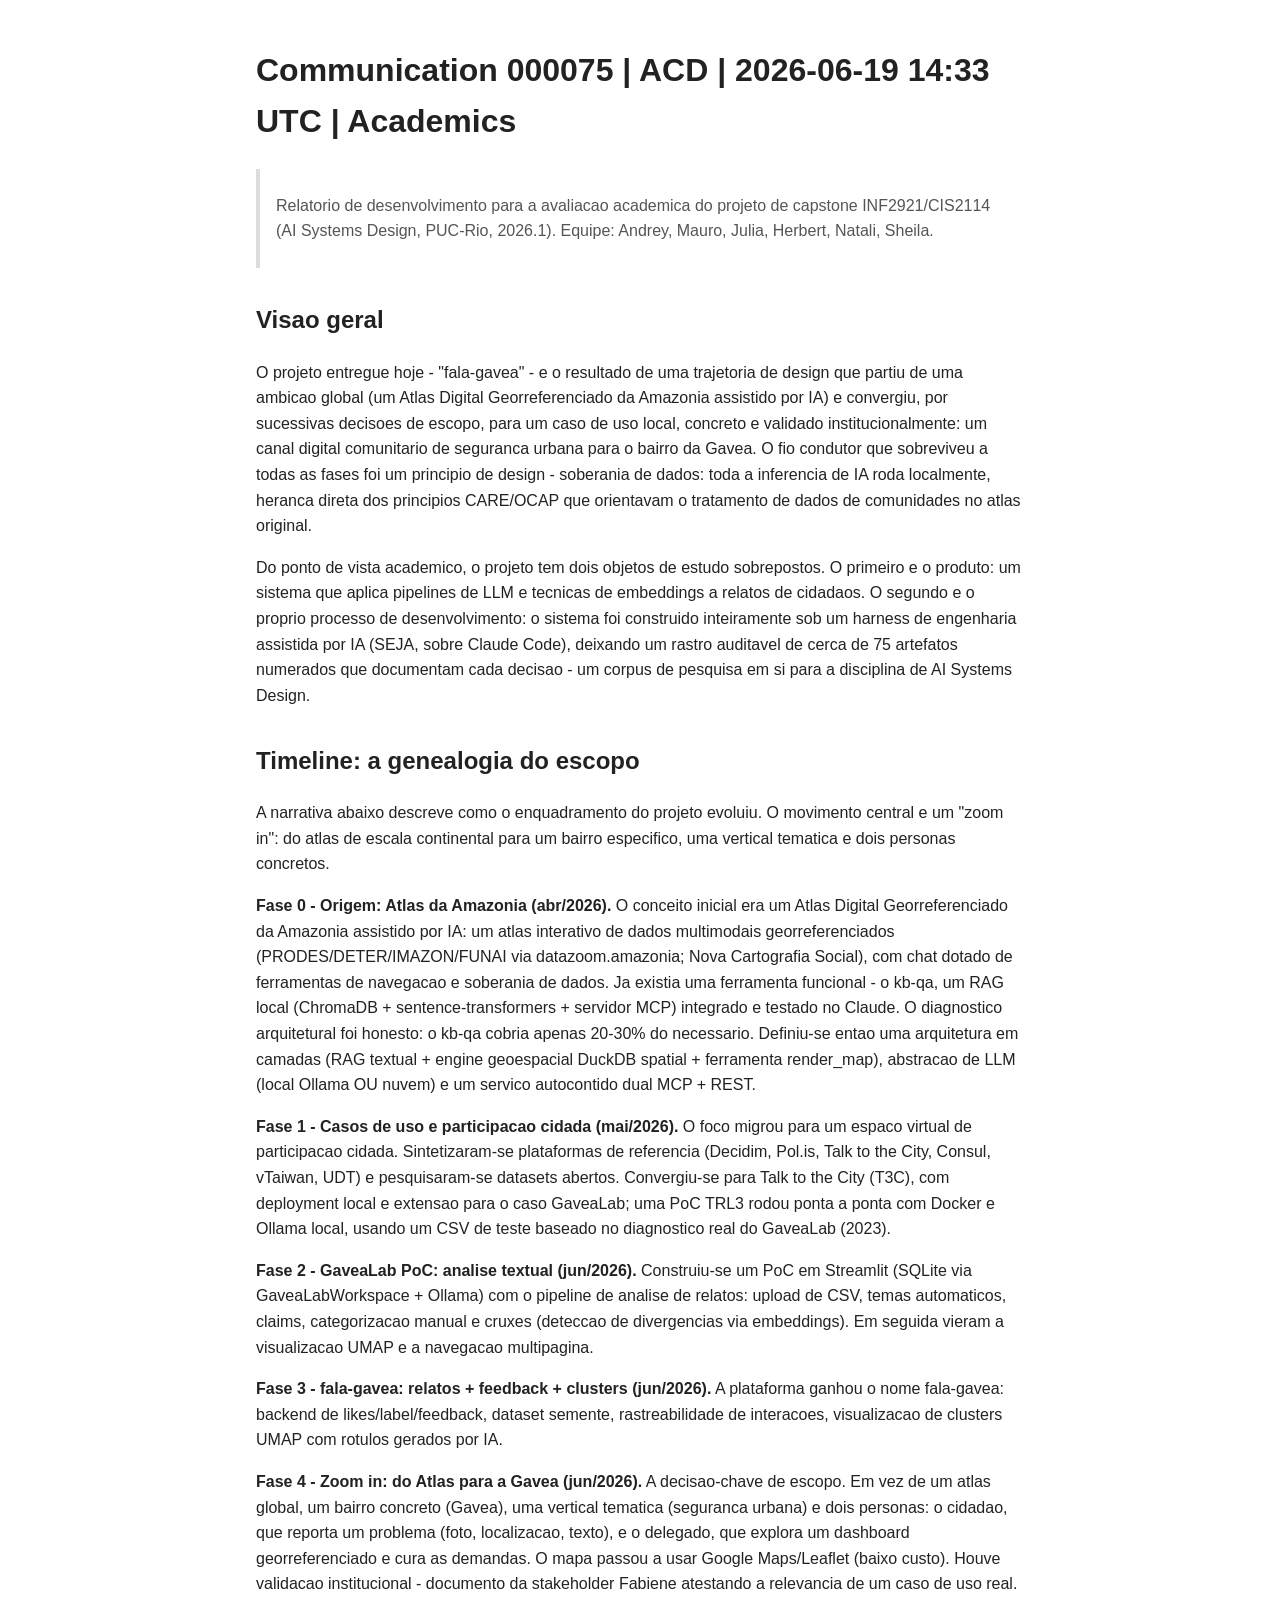
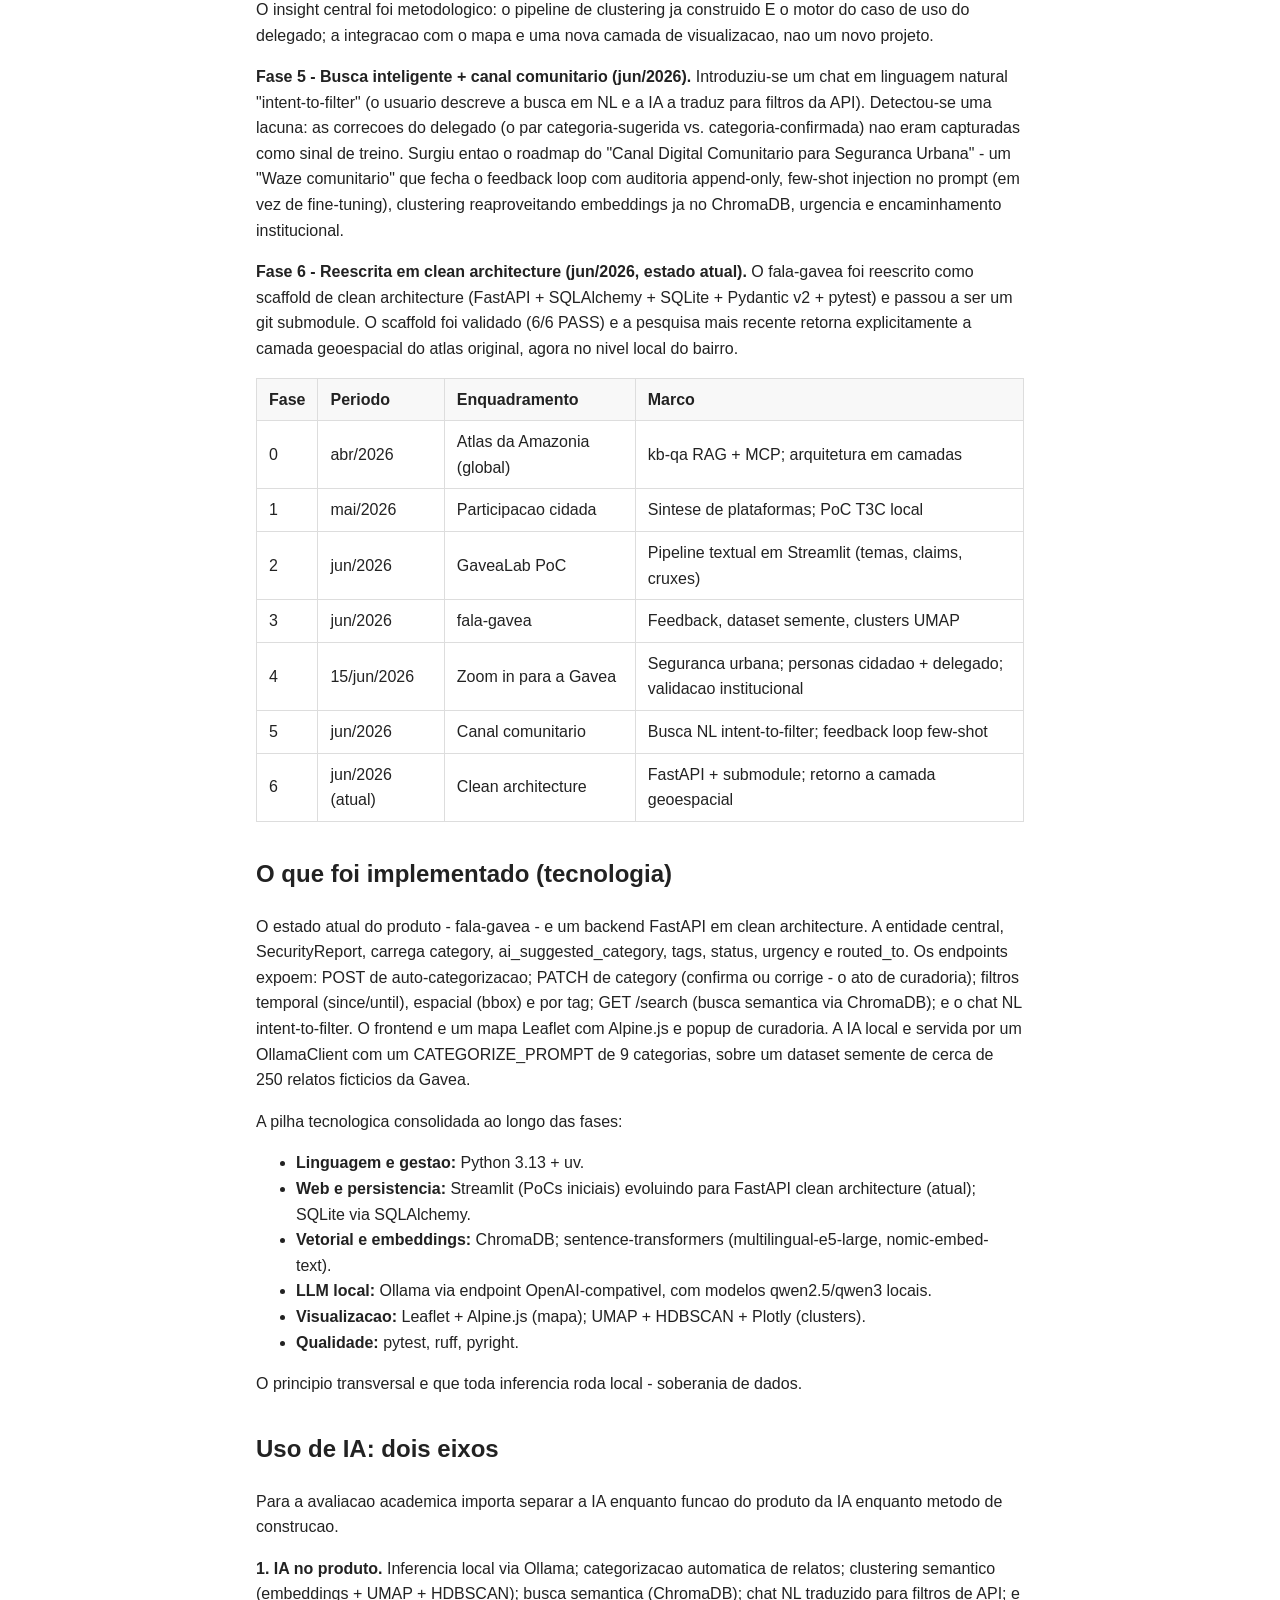
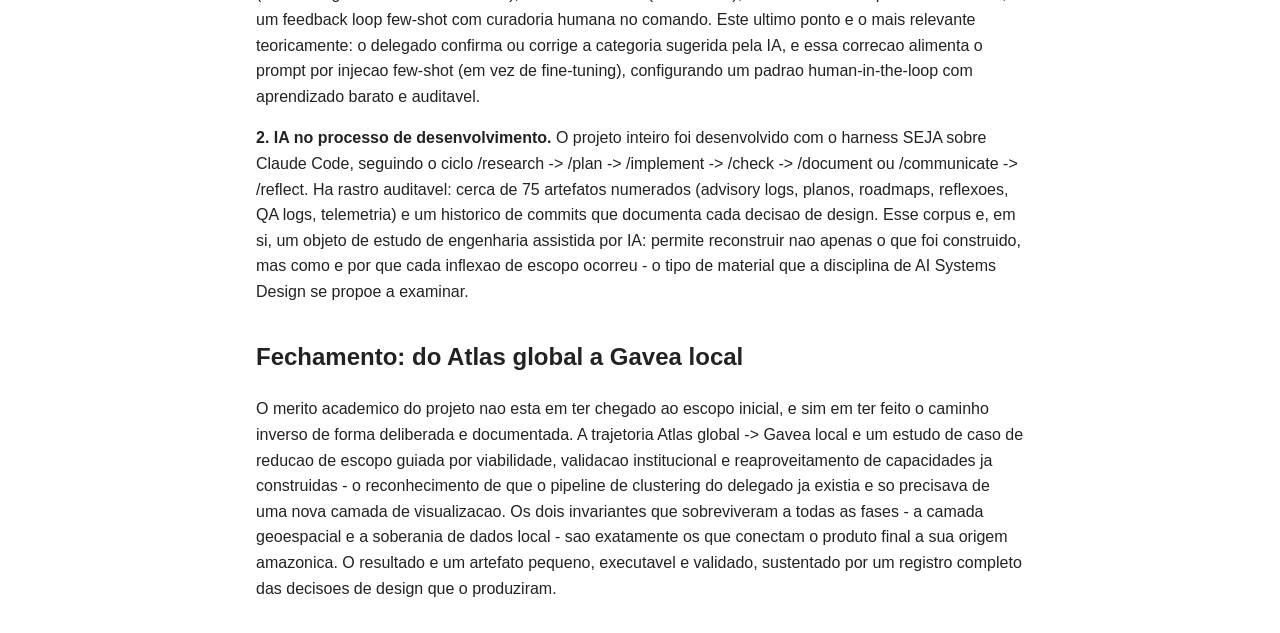
==== _output/communication/2026-06-19/communication-000075-academics.html @ b657de80 "communicate(000075): relatorio de desenvolvimento ACD — timeline Atlas da Amazonia -> Gavea Relatori" ====
<!DOCTYPE html>
<html lang="en-US">
<head>
  <meta charset="utf-8">
  <meta name="viewport" content="width=device-width, initial-scale=1">
  <title>Communication 000075 Academics</title>
  <style>
body {
  max-width: 48em;
  margin: 2em auto;
  padding: 0 1em;
  font-family: -apple-system, BlinkMacSystemFont, "Segoe UI", Roboto,
               Helvetica, Arial, sans-serif;
  line-height: 1.6;
  color: #222;
}
h1, h2, h3 { margin-top: 1.4em; }
code { background: #f4f4f4; padding: 0.15em 0.3em; border-radius: 3px; }
pre  { background: #f4f4f4; padding: 1em; overflow-x: auto; border-radius: 4px; }
pre code { background: none; padding: 0; }
table { border-collapse: collapse; width: 100%; margin: 1em 0; }
th, td { border: 1px solid #ddd; padding: 0.5em 0.75em; text-align: left; }
th { background: #f8f8f8; }
blockquote { border-left: 4px solid #ddd; margin: 1em 0; padding: 0.5em 1em; color: #555; }
a { color: #0366d6; }

  </style>
</head>
<body>

<h1 id="communication-000075-acd-2026-06-19-1433-utc-academics">Communication 000075 | ACD | 2026-06-19 14:33 UTC | Academics</h1>
<blockquote>
<p>Relatorio de desenvolvimento para a avaliacao academica do projeto de capstone INF2921/CIS2114 (AI Systems Design, PUC-Rio, 2026.1). Equipe: Andrey, Mauro, Julia, Herbert, Natali, Sheila.</p>
</blockquote>
<h2 id="visao-geral">Visao geral</h2>
<p>O projeto entregue hoje - "fala-gavea" - e o resultado de uma trajetoria de design que partiu de uma ambicao global (um Atlas Digital Georreferenciado da Amazonia assistido por IA) e convergiu, por sucessivas decisoes de escopo, para um caso de uso local, concreto e validado institucionalmente: um canal digital comunitario de seguranca urbana para o bairro da Gavea. O fio condutor que sobreviveu a todas as fases foi um principio de design - soberania de dados: toda a inferencia de IA roda localmente, heranca direta dos principios CARE/OCAP que orientavam o tratamento de dados de comunidades no atlas original.</p>
<p>Do ponto de vista academico, o projeto tem dois objetos de estudo sobrepostos. O primeiro e o produto: um sistema que aplica pipelines de LLM e tecnicas de embeddings a relatos de cidadaos. O segundo e o proprio processo de desenvolvimento: o sistema foi construido inteiramente sob um harness de engenharia assistida por IA (SEJA, sobre Claude Code), deixando um rastro auditavel de cerca de 75 artefatos numerados que documentam cada decisao - um corpus de pesquisa em si para a disciplina de AI Systems Design.</p>
<h2 id="timeline-a-genealogia-do-escopo">Timeline: a genealogia do escopo</h2>
<p>A narrativa abaixo descreve como o enquadramento do projeto evoluiu. O movimento central e um "zoom in": do atlas de escala continental para um bairro especifico, uma vertical tematica e dois personas concretos.</p>
<p><strong>Fase 0 - Origem: Atlas da Amazonia (abr/2026).</strong> O conceito inicial era um Atlas Digital Georreferenciado da Amazonia assistido por IA: um atlas interativo de dados multimodais georreferenciados (PRODES/DETER/IMAZON/FUNAI via datazoom.amazonia; Nova Cartografia Social), com chat dotado de ferramentas de navegacao e soberania de dados. Ja existia uma ferramenta funcional - o kb-qa, um RAG local (ChromaDB + sentence-transformers + servidor MCP) integrado e testado no Claude. O diagnostico arquitetural foi honesto: o kb-qa cobria apenas 20-30% do necessario. Definiu-se entao uma arquitetura em camadas (RAG textual + engine geoespacial DuckDB spatial + ferramenta render_map), abstracao de LLM (local Ollama OU nuvem) e um servico autocontido dual MCP + REST.</p>
<p><strong>Fase 1 - Casos de uso e participacao cidada (mai/2026).</strong> O foco migrou para um espaco virtual de participacao cidada. Sintetizaram-se plataformas de referencia (Decidim, Pol.is, Talk to the City, Consul, vTaiwan, UDT) e pesquisaram-se datasets abertos. Convergiu-se para Talk to the City (T3C), com deployment local e extensao para o caso GaveaLab; uma PoC TRL3 rodou ponta a ponta com Docker e Ollama local, usando um CSV de teste baseado no diagnostico real do GaveaLab (2023).</p>
<p><strong>Fase 2 - GaveaLab PoC: analise textual (jun/2026).</strong> Construiu-se um PoC em Streamlit (SQLite via GaveaLabWorkspace + Ollama) com o pipeline de analise de relatos: upload de CSV, temas automaticos, claims, categorizacao manual e cruxes (deteccao de divergencias via embeddings). Em seguida vieram a visualizacao UMAP e a navegacao multipagina.</p>
<p><strong>Fase 3 - fala-gavea: relatos + feedback + clusters (jun/2026).</strong> A plataforma ganhou o nome fala-gavea: backend de likes/label/feedback, dataset semente, rastreabilidade de interacoes, visualizacao de clusters UMAP com rotulos gerados por IA.</p>
<p><strong>Fase 4 - Zoom in: do Atlas para a Gavea (jun/2026).</strong> A decisao-chave de escopo. Em vez de um atlas global, um bairro concreto (Gavea), uma vertical tematica (seguranca urbana) e dois personas: o cidadao, que reporta um problema (foto, localizacao, texto), e o delegado, que explora um dashboard georreferenciado e cura as demandas. O mapa passou a usar Google Maps/Leaflet (baixo custo). Houve validacao institucional - documento da stakeholder Fabiene atestando a relevancia de um caso de uso real. O insight central foi metodologico: o pipeline de clustering ja construido E o motor do caso de uso do delegado; a integracao com o mapa e uma nova camada de visualizacao, nao um novo projeto.</p>
<p><strong>Fase 5 - Busca inteligente + canal comunitario (jun/2026).</strong> Introduziu-se um chat em linguagem natural "intent-to-filter" (o usuario descreve a busca em NL e a IA a traduz para filtros da API). Detectou-se uma lacuna: as correcoes do delegado (o par categoria-sugerida vs. categoria-confirmada) nao eram capturadas como sinal de treino. Surgiu entao o roadmap do "Canal Digital Comunitario para Seguranca Urbana" - um "Waze comunitario" que fecha o feedback loop com auditoria append-only, few-shot injection no prompt (em vez de fine-tuning), clustering reaproveitando embeddings ja no ChromaDB, urgencia e encaminhamento institucional.</p>
<p><strong>Fase 6 - Reescrita em clean architecture (jun/2026, estado atual).</strong> O fala-gavea foi reescrito como scaffold de clean architecture (FastAPI + SQLAlchemy + SQLite + Pydantic v2 + pytest) e passou a ser um git submodule. O scaffold foi validado (6/6 PASS) e a pesquisa mais recente retorna explicitamente a camada geoespacial do atlas original, agora no nivel local do bairro.</p>
<table>
<thead>
<tr>
<th>Fase</th>
<th>Periodo</th>
<th>Enquadramento</th>
<th>Marco</th>
</tr>
</thead>
<tbody>
<tr>
<td>0</td>
<td>abr/2026</td>
<td>Atlas da Amazonia (global)</td>
<td>kb-qa RAG + MCP; arquitetura em camadas</td>
</tr>
<tr>
<td>1</td>
<td>mai/2026</td>
<td>Participacao cidada</td>
<td>Sintese de plataformas; PoC T3C local</td>
</tr>
<tr>
<td>2</td>
<td>jun/2026</td>
<td>GaveaLab PoC</td>
<td>Pipeline textual em Streamlit (temas, claims, cruxes)</td>
</tr>
<tr>
<td>3</td>
<td>jun/2026</td>
<td>fala-gavea</td>
<td>Feedback, dataset semente, clusters UMAP</td>
</tr>
<tr>
<td>4</td>
<td>15/jun/2026</td>
<td>Zoom in para a Gavea</td>
<td>Seguranca urbana; personas cidadao + delegado; validacao institucional</td>
</tr>
<tr>
<td>5</td>
<td>jun/2026</td>
<td>Canal comunitario</td>
<td>Busca NL intent-to-filter; feedback loop few-shot</td>
</tr>
<tr>
<td>6</td>
<td>jun/2026 (atual)</td>
<td>Clean architecture</td>
<td>FastAPI + submodule; retorno a camada geoespacial</td>
</tr>
</tbody>
</table>
<h2 id="o-que-foi-implementado-tecnologia">O que foi implementado (tecnologia)</h2>
<p>O estado atual do produto - fala-gavea - e um backend FastAPI em clean architecture. A entidade central, SecurityReport, carrega category, ai_suggested_category, tags, status, urgency e routed_to. Os endpoints expoem: POST de auto-categorizacao; PATCH de category (confirma ou corrige - o ato de curadoria); filtros temporal (since/until), espacial (bbox) e por tag; GET /search (busca semantica via ChromaDB); e o chat NL intent-to-filter. O frontend e um mapa Leaflet com Alpine.js e popup de curadoria. A IA local e servida por um OllamaClient com um CATEGORIZE_PROMPT de 9 categorias, sobre um dataset semente de cerca de 250 relatos ficticios da Gavea.</p>
<p>A pilha tecnologica consolidada ao longo das fases:</p>
<ul>
<li><strong>Linguagem e gestao:</strong> Python 3.13 + uv.</li>
<li><strong>Web e persistencia:</strong> Streamlit (PoCs iniciais) evoluindo para FastAPI clean architecture (atual); SQLite via SQLAlchemy.</li>
<li><strong>Vetorial e embeddings:</strong> ChromaDB; sentence-transformers (multilingual-e5-large, nomic-embed-text).</li>
<li><strong>LLM local:</strong> Ollama via endpoint OpenAI-compativel, com modelos qwen2.5/qwen3 locais.</li>
<li><strong>Visualizacao:</strong> Leaflet + Alpine.js (mapa); UMAP + HDBSCAN + Plotly (clusters).</li>
<li><strong>Qualidade:</strong> pytest, ruff, pyright.</li>
</ul>
<p>O principio transversal e que toda inferencia roda local - soberania de dados.</p>
<h2 id="uso-de-ia-dois-eixos">Uso de IA: dois eixos</h2>
<p>Para a avaliacao academica importa separar a IA enquanto funcao do produto da IA enquanto metodo de construcao.</p>
<p><strong>1. IA no produto.</strong> Inferencia local via Ollama; categorizacao automatica de relatos; clustering semantico (embeddings + UMAP + HDBSCAN); busca semantica (ChromaDB); chat NL traduzido para filtros de API; e um feedback loop few-shot com curadoria humana no comando. Este ultimo ponto e o mais relevante teoricamente: o delegado confirma ou corrige a categoria sugerida pela IA, e essa correcao alimenta o prompt por injecao few-shot (em vez de fine-tuning), configurando um padrao human-in-the-loop com aprendizado barato e auditavel.</p>
<p><strong>2. IA no processo de desenvolvimento.</strong> O projeto inteiro foi desenvolvido com o harness SEJA sobre Claude Code, seguindo o ciclo /research -&gt; /plan -&gt; /implement -&gt; /check -&gt; /document ou /communicate -&gt; /reflect. Ha rastro auditavel: cerca de 75 artefatos numerados (advisory logs, planos, roadmaps, reflexoes, QA logs, telemetria) e um historico de commits que documenta cada decisao de design. Esse corpus e, em si, um objeto de estudo de engenharia assistida por IA: permite reconstruir nao apenas o que foi construido, mas como e por que cada inflexao de escopo ocorreu - o tipo de material que a disciplina de AI Systems Design se propoe a examinar.</p>
<h2 id="fechamento-do-atlas-global-a-gavea-local">Fechamento: do Atlas global a Gavea local</h2>
<p>O merito academico do projeto nao esta em ter chegado ao escopo inicial, e sim em ter feito o caminho inverso de forma deliberada e documentada. A trajetoria Atlas global -&gt; Gavea local e um estudo de caso de reducao de escopo guiada por viabilidade, validacao institucional e reaproveitamento de capacidades ja construidas - o reconhecimento de que o pipeline de clustering do delegado ja existia e so precisava de uma nova camada de visualizacao. Os dois invariantes que sobreviveram a todas as fases - a camada geoespacial e a soberania de dados local - sao exatamente os que conectam o produto final a sua origem amazonica. O resultado e um artefato pequeno, executavel e validado, sustentado por um registro completo das decisoes de design que o produziram.</p>

</body>
</html>
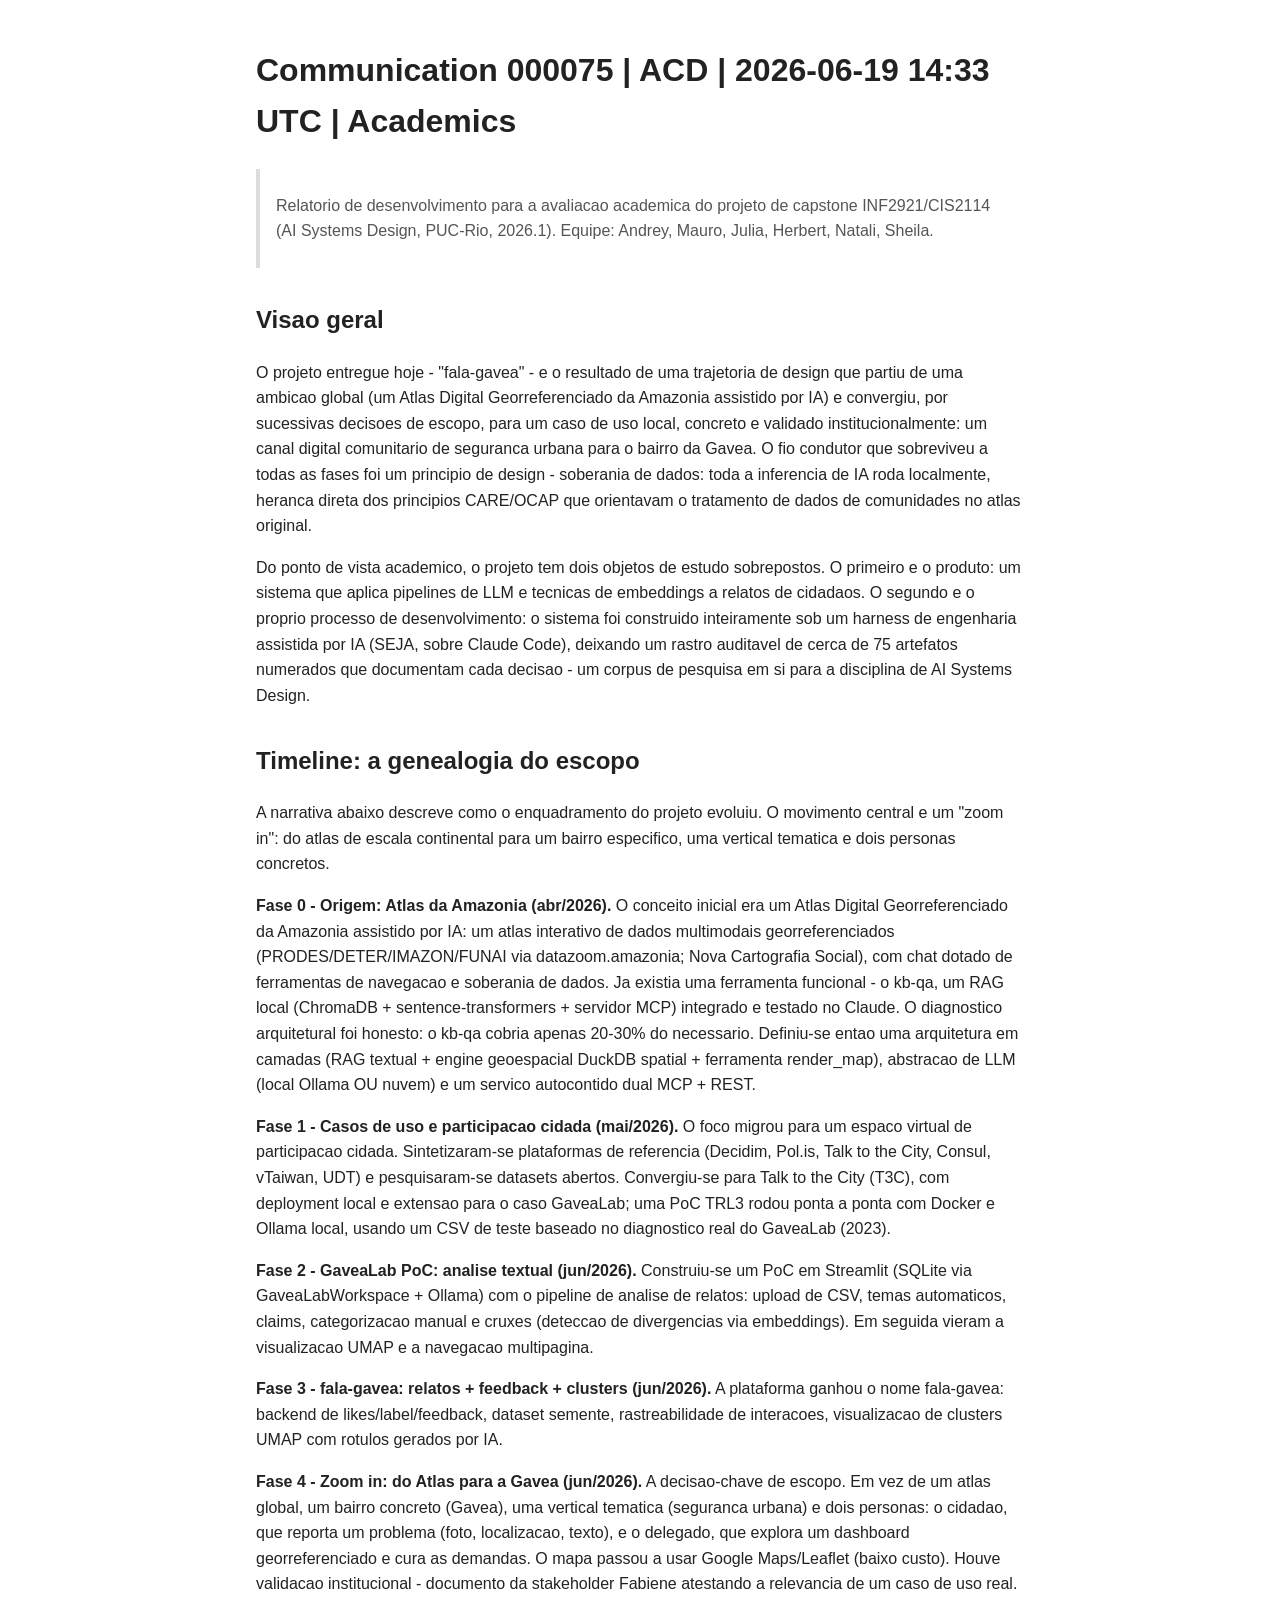
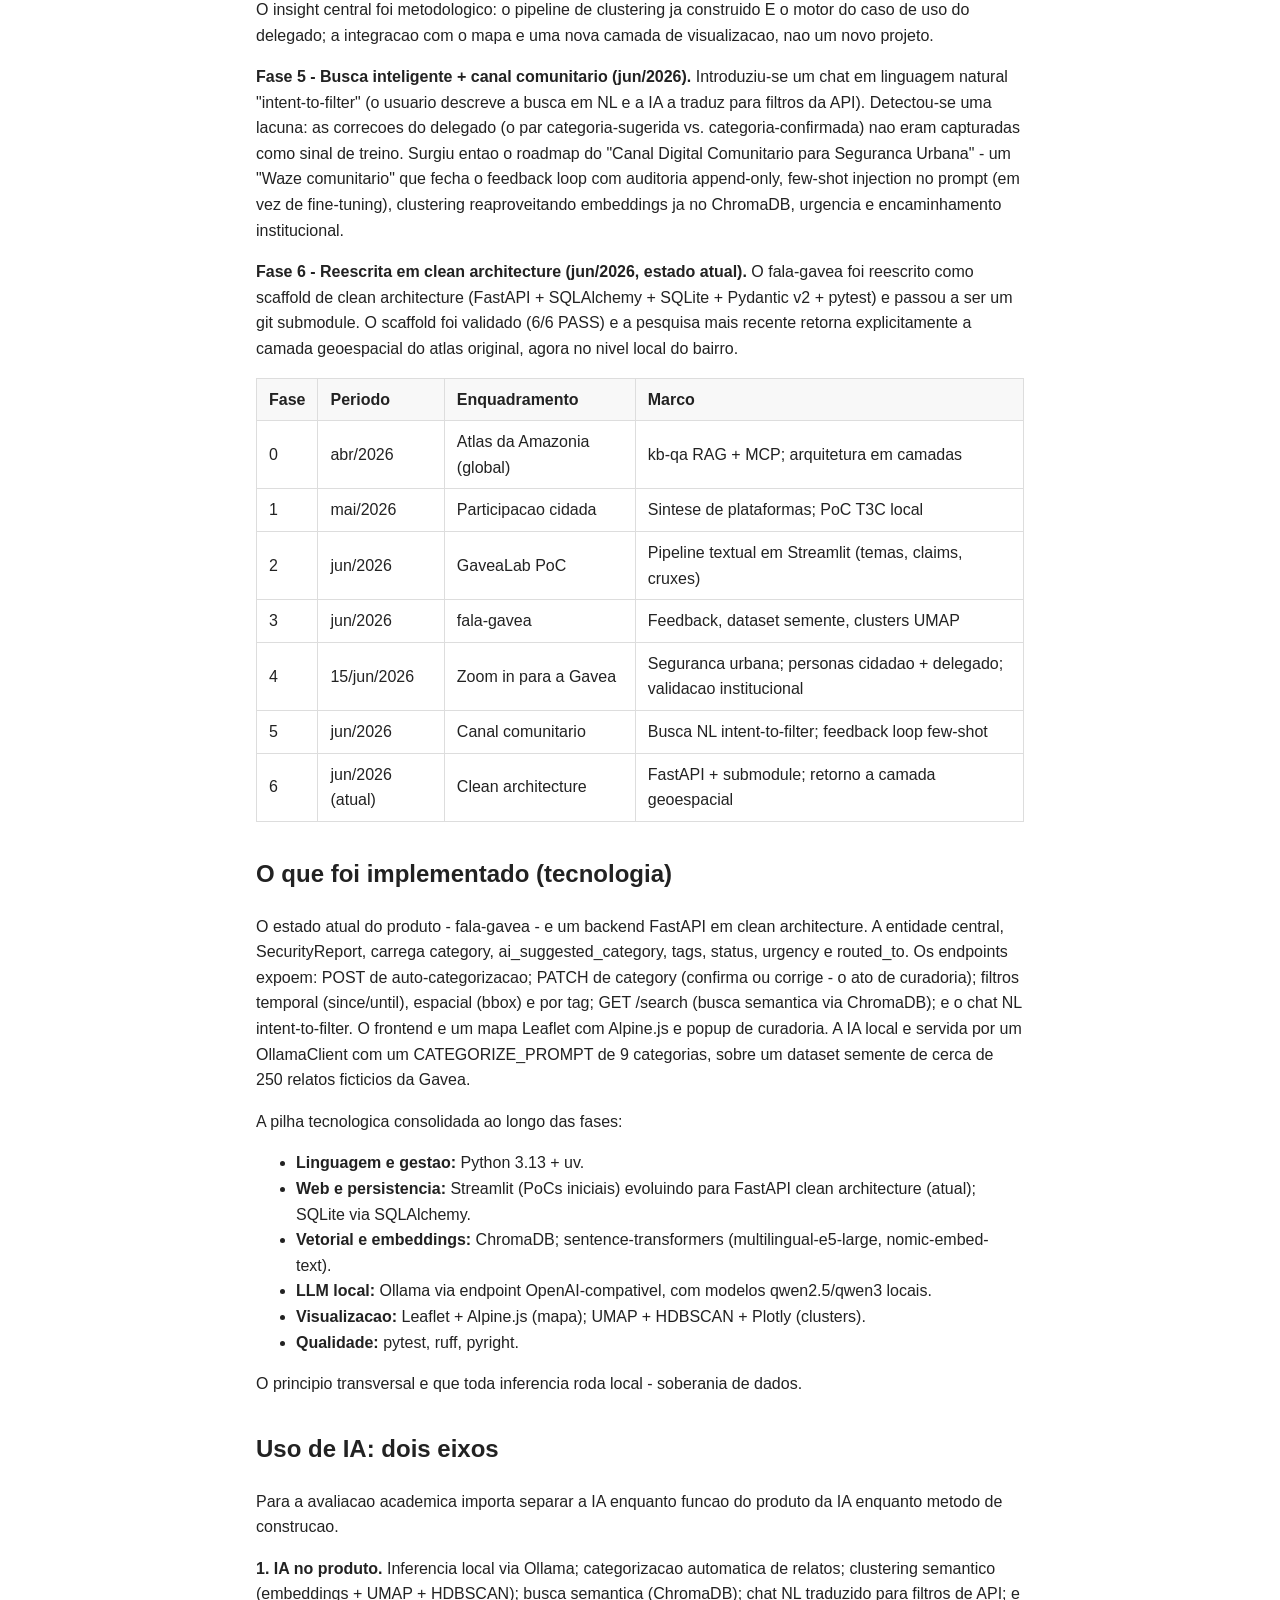
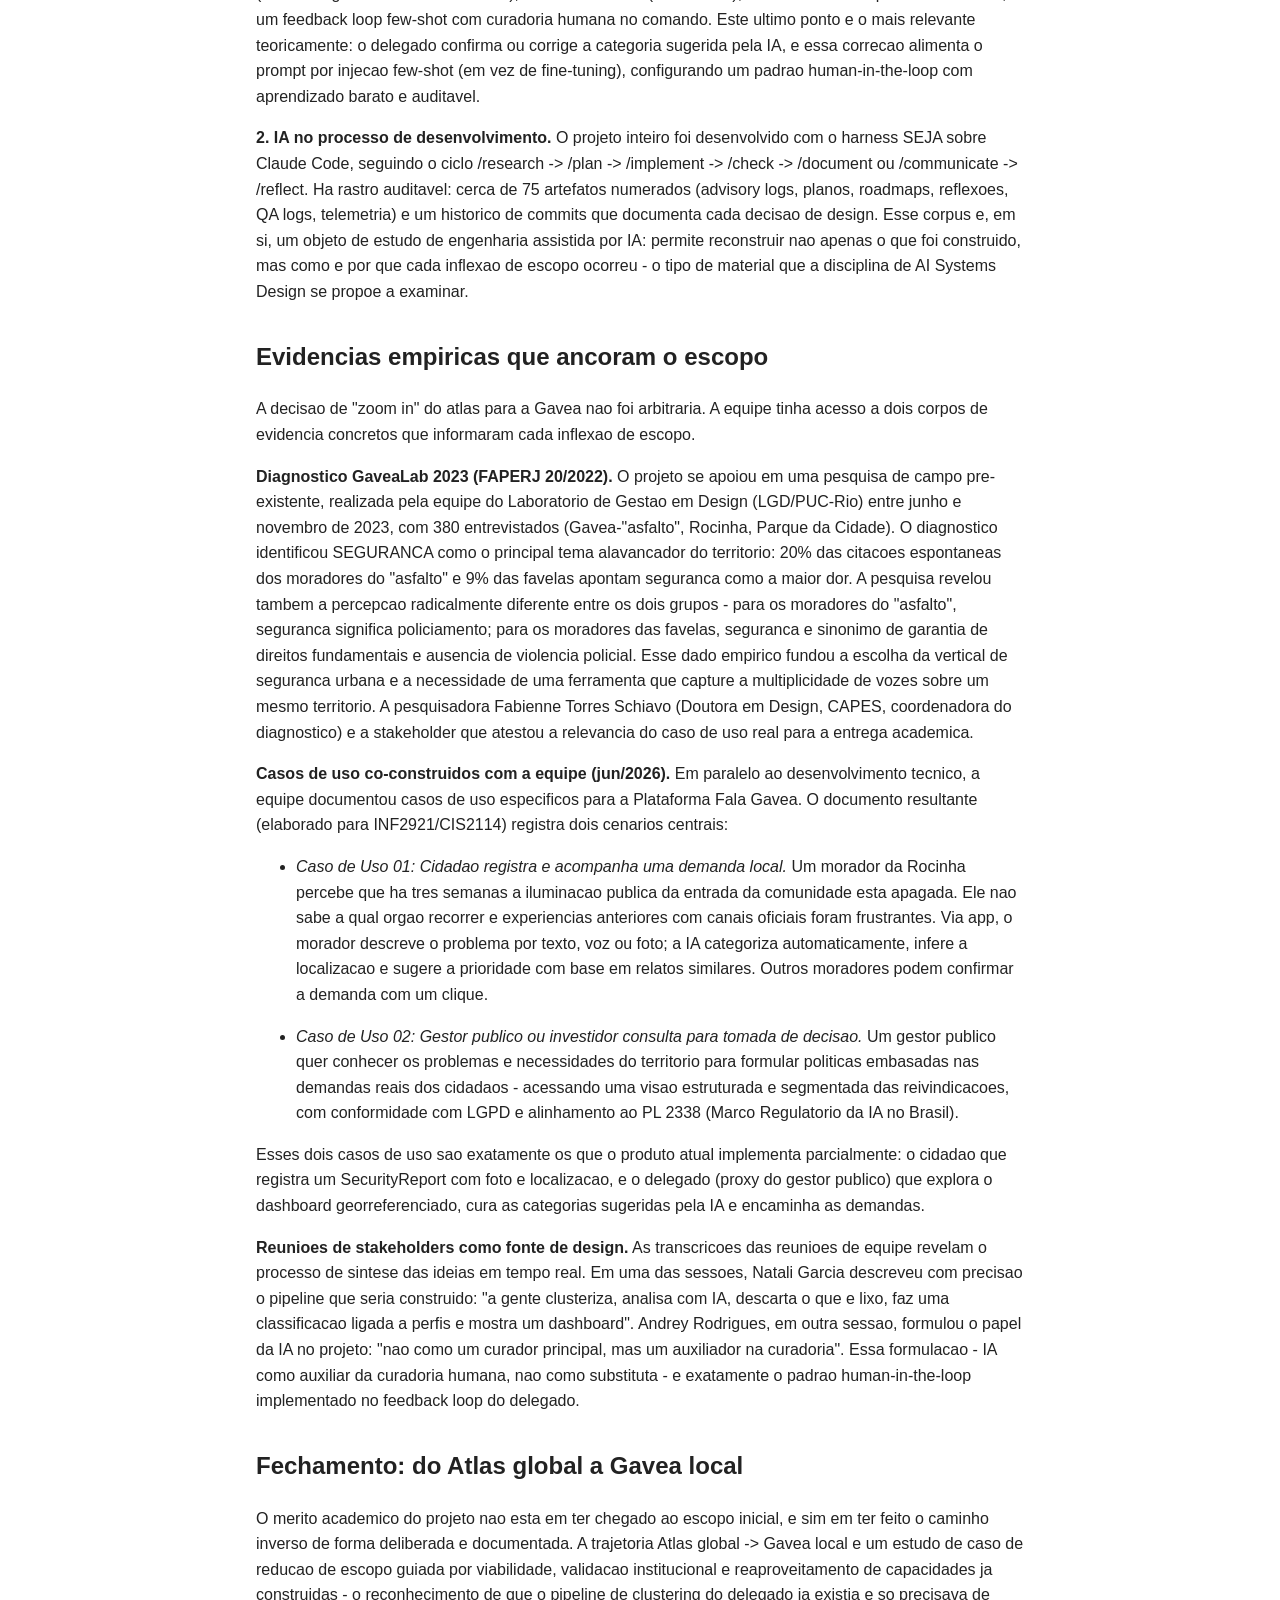
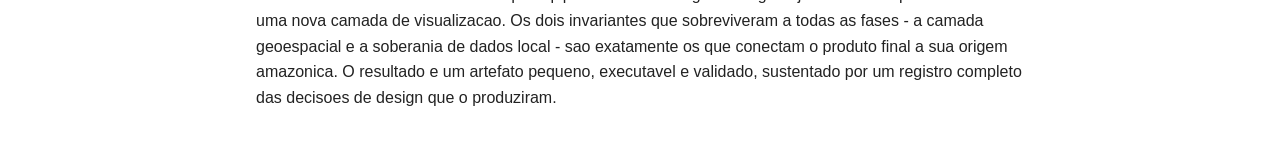
==== commit 4b244fcf: "communicate(000075): complement relatorio with kb-qa evidence — diagnostico FAPERJ 2023, casos de us" ====
--- a/_output/communication/2026-06-19/communication-000075-academics.html
+++ b/_output/communication/2026-06-19/communication-000075-academics.html
@@ -114,6 +114,20 @@
 <p>Para a avaliacao academica importa separar a IA enquanto funcao do produto da IA enquanto metodo de construcao.</p>
 <p><strong>1. IA no produto.</strong> Inferencia local via Ollama; categorizacao automatica de relatos; clustering semantico (embeddings + UMAP + HDBSCAN); busca semantica (ChromaDB); chat NL traduzido para filtros de API; e um feedback loop few-shot com curadoria humana no comando. Este ultimo ponto e o mais relevante teoricamente: o delegado confirma ou corrige a categoria sugerida pela IA, e essa correcao alimenta o prompt por injecao few-shot (em vez de fine-tuning), configurando um padrao human-in-the-loop com aprendizado barato e auditavel.</p>
 <p><strong>2. IA no processo de desenvolvimento.</strong> O projeto inteiro foi desenvolvido com o harness SEJA sobre Claude Code, seguindo o ciclo /research -&gt; /plan -&gt; /implement -&gt; /check -&gt; /document ou /communicate -&gt; /reflect. Ha rastro auditavel: cerca de 75 artefatos numerados (advisory logs, planos, roadmaps, reflexoes, QA logs, telemetria) e um historico de commits que documenta cada decisao de design. Esse corpus e, em si, um objeto de estudo de engenharia assistida por IA: permite reconstruir nao apenas o que foi construido, mas como e por que cada inflexao de escopo ocorreu - o tipo de material que a disciplina de AI Systems Design se propoe a examinar.</p>
+<h2 id="evidencias-empiricas-que-ancoram-o-escopo">Evidencias empiricas que ancoram o escopo</h2>
+<p>A decisao de "zoom in" do atlas para a Gavea nao foi arbitraria. A equipe tinha acesso a dois corpos de evidencia concretos que informaram cada inflexao de escopo.</p>
+<p><strong>Diagnostico GaveaLab 2023 (FAPERJ 20/2022).</strong> O projeto se apoiou em uma pesquisa de campo pre-existente, realizada pela equipe do Laboratorio de Gestao em Design (LGD/PUC-Rio) entre junho e novembro de 2023, com 380 entrevistados (Gavea-"asfalto", Rocinha, Parque da Cidade). O diagnostico identificou SEGURANCA como o principal tema alavancador do territorio: 20% das citacoes espontaneas dos moradores do "asfalto" e 9% das favelas apontam seguranca como a maior dor. A pesquisa revelou tambem a percepcao radicalmente diferente entre os dois grupos - para os moradores do "asfalto", seguranca significa policiamento; para os moradores das favelas, seguranca e sinonimo de garantia de direitos fundamentais e ausencia de violencia policial. Esse dado empirico fundou a escolha da vertical de seguranca urbana e a necessidade de uma ferramenta que capture a multiplicidade de vozes sobre um mesmo territorio. A pesquisadora Fabienne Torres Schiavo (Doutora em Design, CAPES, coordenadora do diagnostico) e a stakeholder que atestou a relevancia do caso de uso real para a entrega academica.</p>
+<p><strong>Casos de uso co-construidos com a equipe (jun/2026).</strong> Em paralelo ao desenvolvimento tecnico, a equipe documentou casos de uso especificos para a Plataforma Fala Gavea. O documento resultante (elaborado para INF2921/CIS2114) registra dois cenarios centrais:</p>
+<ul>
+<li>
+<p><em>Caso de Uso 01: Cidadao registra e acompanha uma demanda local.</em> Um morador da Rocinha percebe que ha tres semanas a iluminacao publica da entrada da comunidade esta apagada. Ele nao sabe a qual orgao recorrer e experiencias anteriores com canais oficiais foram frustrantes. Via app, o morador descreve o problema por texto, voz ou foto; a IA categoriza automaticamente, infere a localizacao e sugere a prioridade com base em relatos similares. Outros moradores podem confirmar a demanda com um clique.</p>
+</li>
+<li>
+<p><em>Caso de Uso 02: Gestor publico ou investidor consulta para tomada de decisao.</em> Um gestor publico quer conhecer os problemas e necessidades do territorio para formular politicas embasadas nas demandas reais dos cidadaos - acessando uma visao estruturada e segmentada das reivindicacoes, com conformidade com LGPD e alinhamento ao PL 2338 (Marco Regulatorio da IA no Brasil).</p>
+</li>
+</ul>
+<p>Esses dois casos de uso sao exatamente os que o produto atual implementa parcialmente: o cidadao que registra um SecurityReport com foto e localizacao, e o delegado (proxy do gestor publico) que explora o dashboard georreferenciado, cura as categorias sugeridas pela IA e encaminha as demandas.</p>
+<p><strong>Reunioes de stakeholders como fonte de design.</strong> As transcricoes das reunioes de equipe revelam o processo de sintese das ideias em tempo real. Em uma das sessoes, Natali Garcia descreveu com precisao o pipeline que seria construido: "a gente clusteriza, analisa com IA, descarta o que e lixo, faz uma classificacao ligada a perfis e mostra um dashboard". Andrey Rodrigues, em outra sessao, formulou o papel da IA no projeto: "nao como um curador principal, mas um auxiliador na curadoria". Essa formulacao - IA como auxiliar da curadoria humana, nao como substituta - e exatamente o padrao human-in-the-loop implementado no feedback loop do delegado.</p>
 <h2 id="fechamento-do-atlas-global-a-gavea-local">Fechamento: do Atlas global a Gavea local</h2>
 <p>O merito academico do projeto nao esta em ter chegado ao escopo inicial, e sim em ter feito o caminho inverso de forma deliberada e documentada. A trajetoria Atlas global -&gt; Gavea local e um estudo de caso de reducao de escopo guiada por viabilidade, validacao institucional e reaproveitamento de capacidades ja construidas - o reconhecimento de que o pipeline de clustering do delegado ja existia e so precisava de uma nova camada de visualizacao. Os dois invariantes que sobreviveram a todas as fases - a camada geoespacial e a soberania de dados local - sao exatamente os que conectam o produto final a sua origem amazonica. O resultado e um artefato pequeno, executavel e validado, sustentado por um registro completo das decisoes de design que o produziram.</p>
 
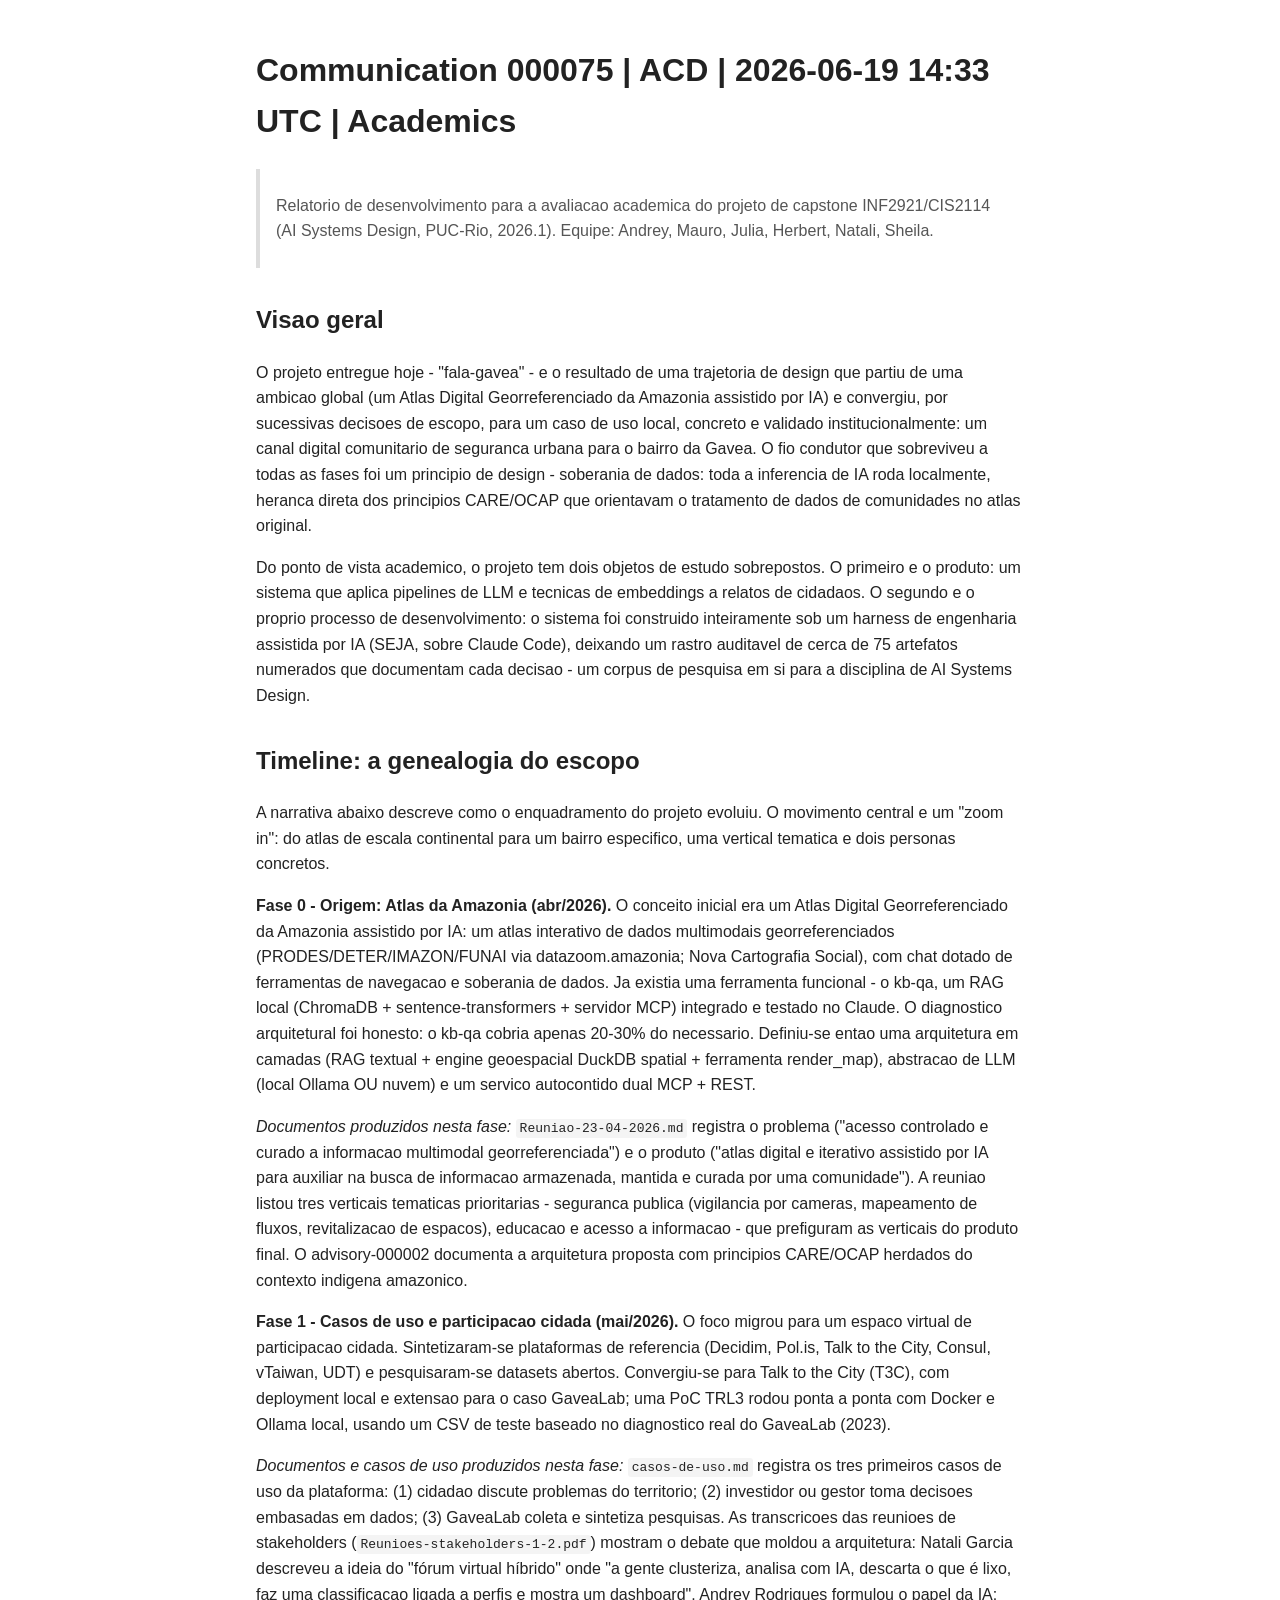
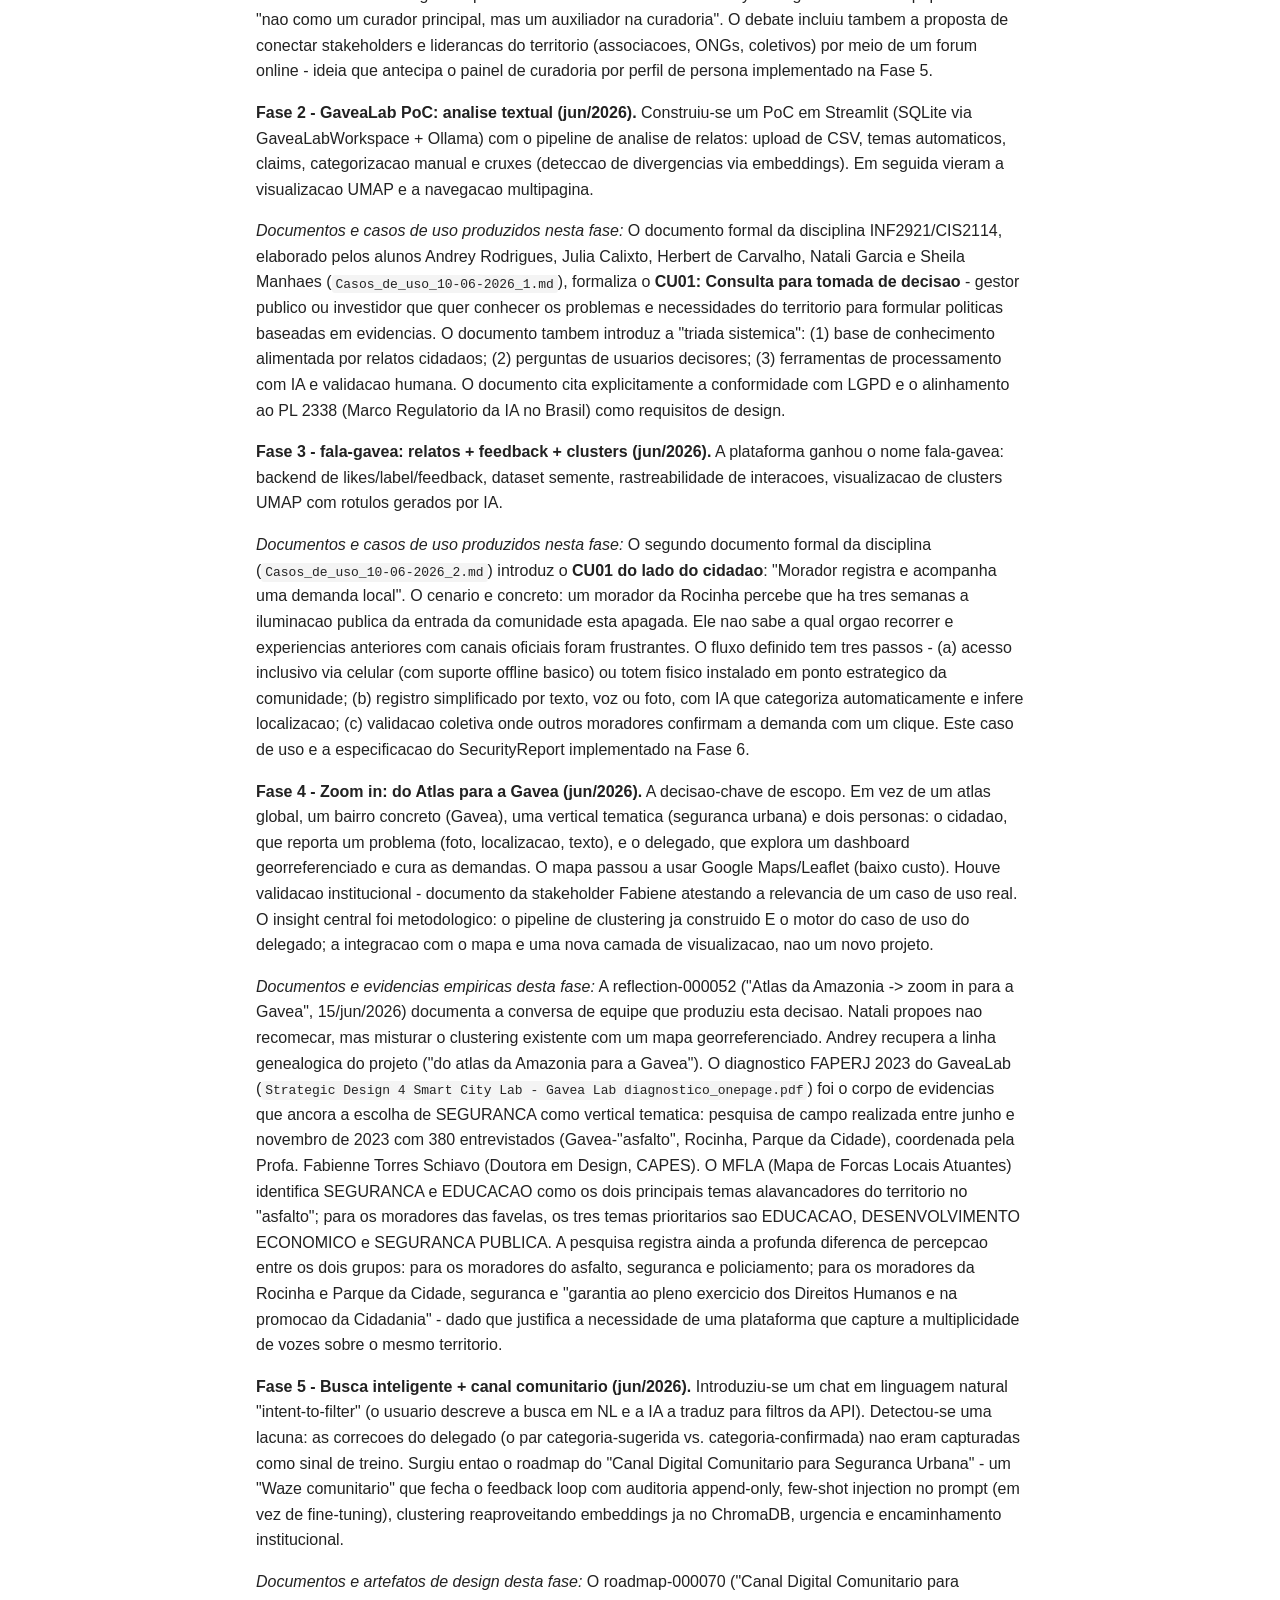
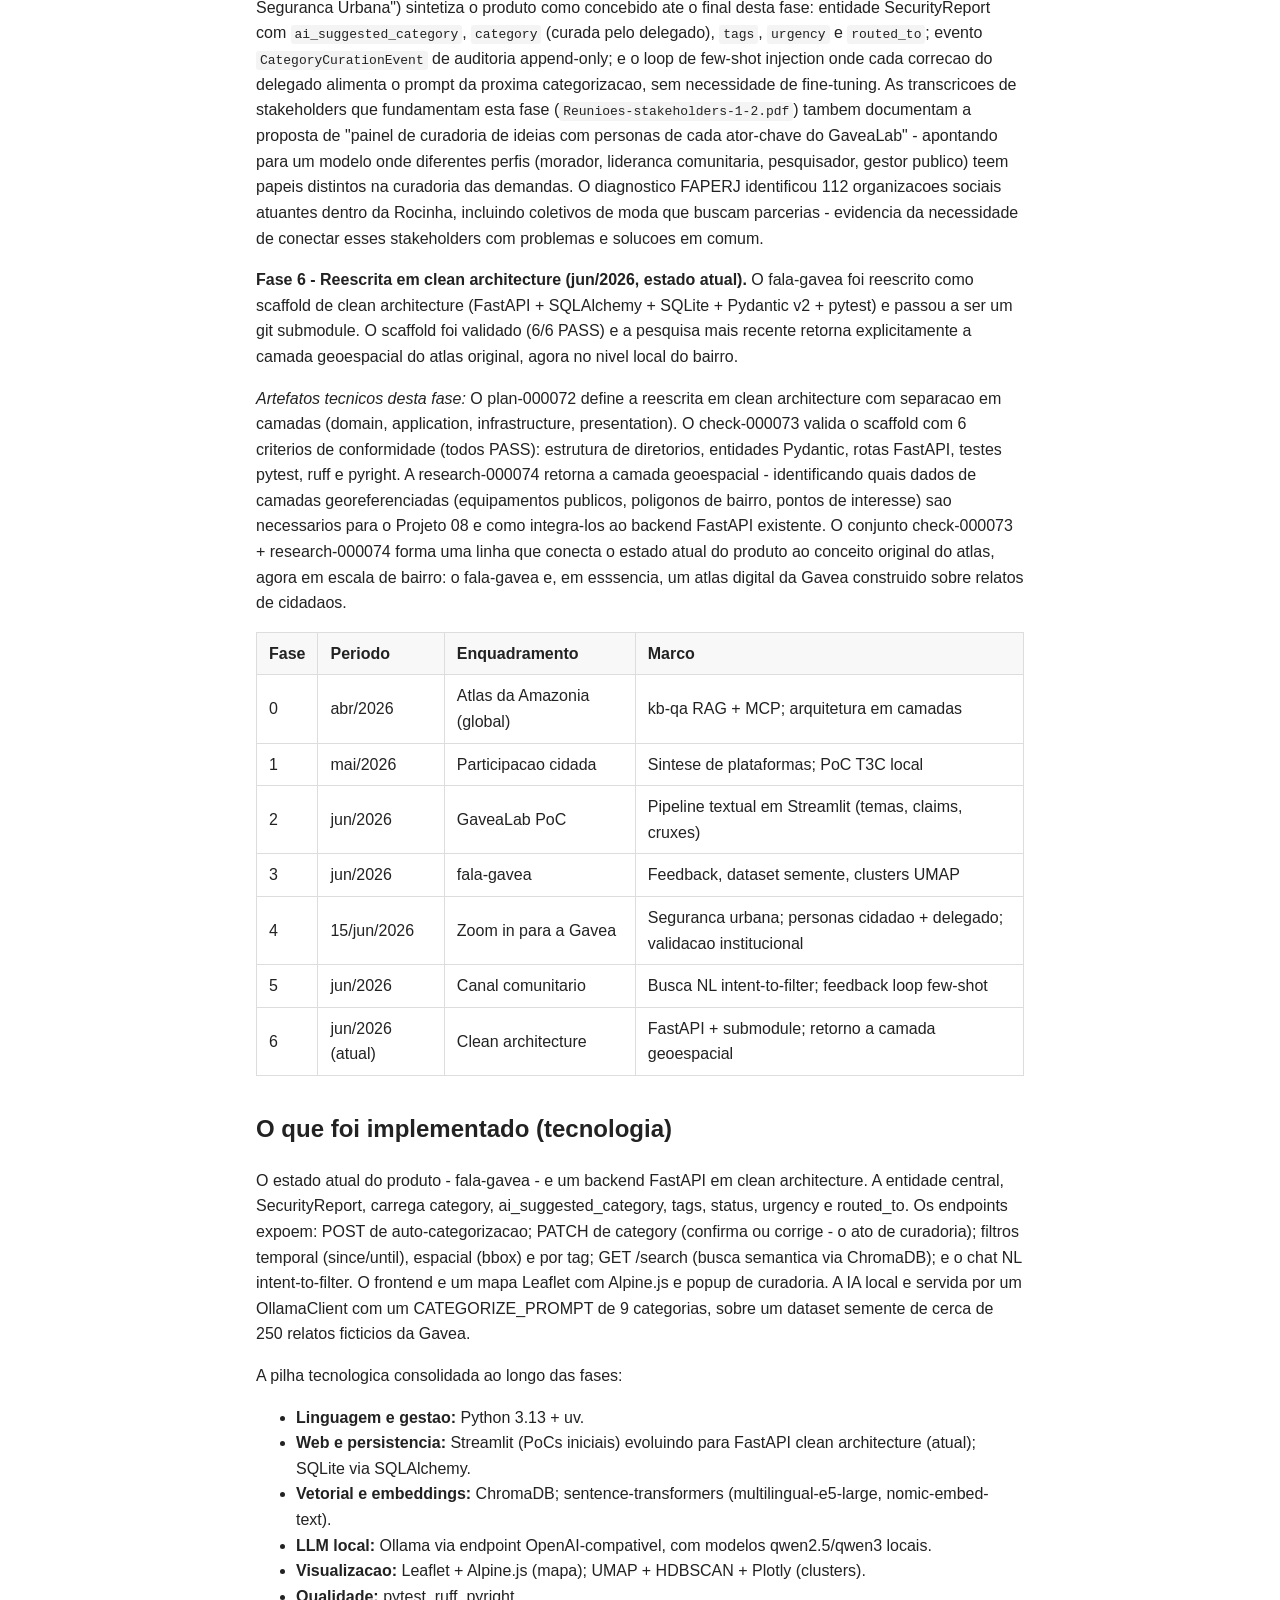
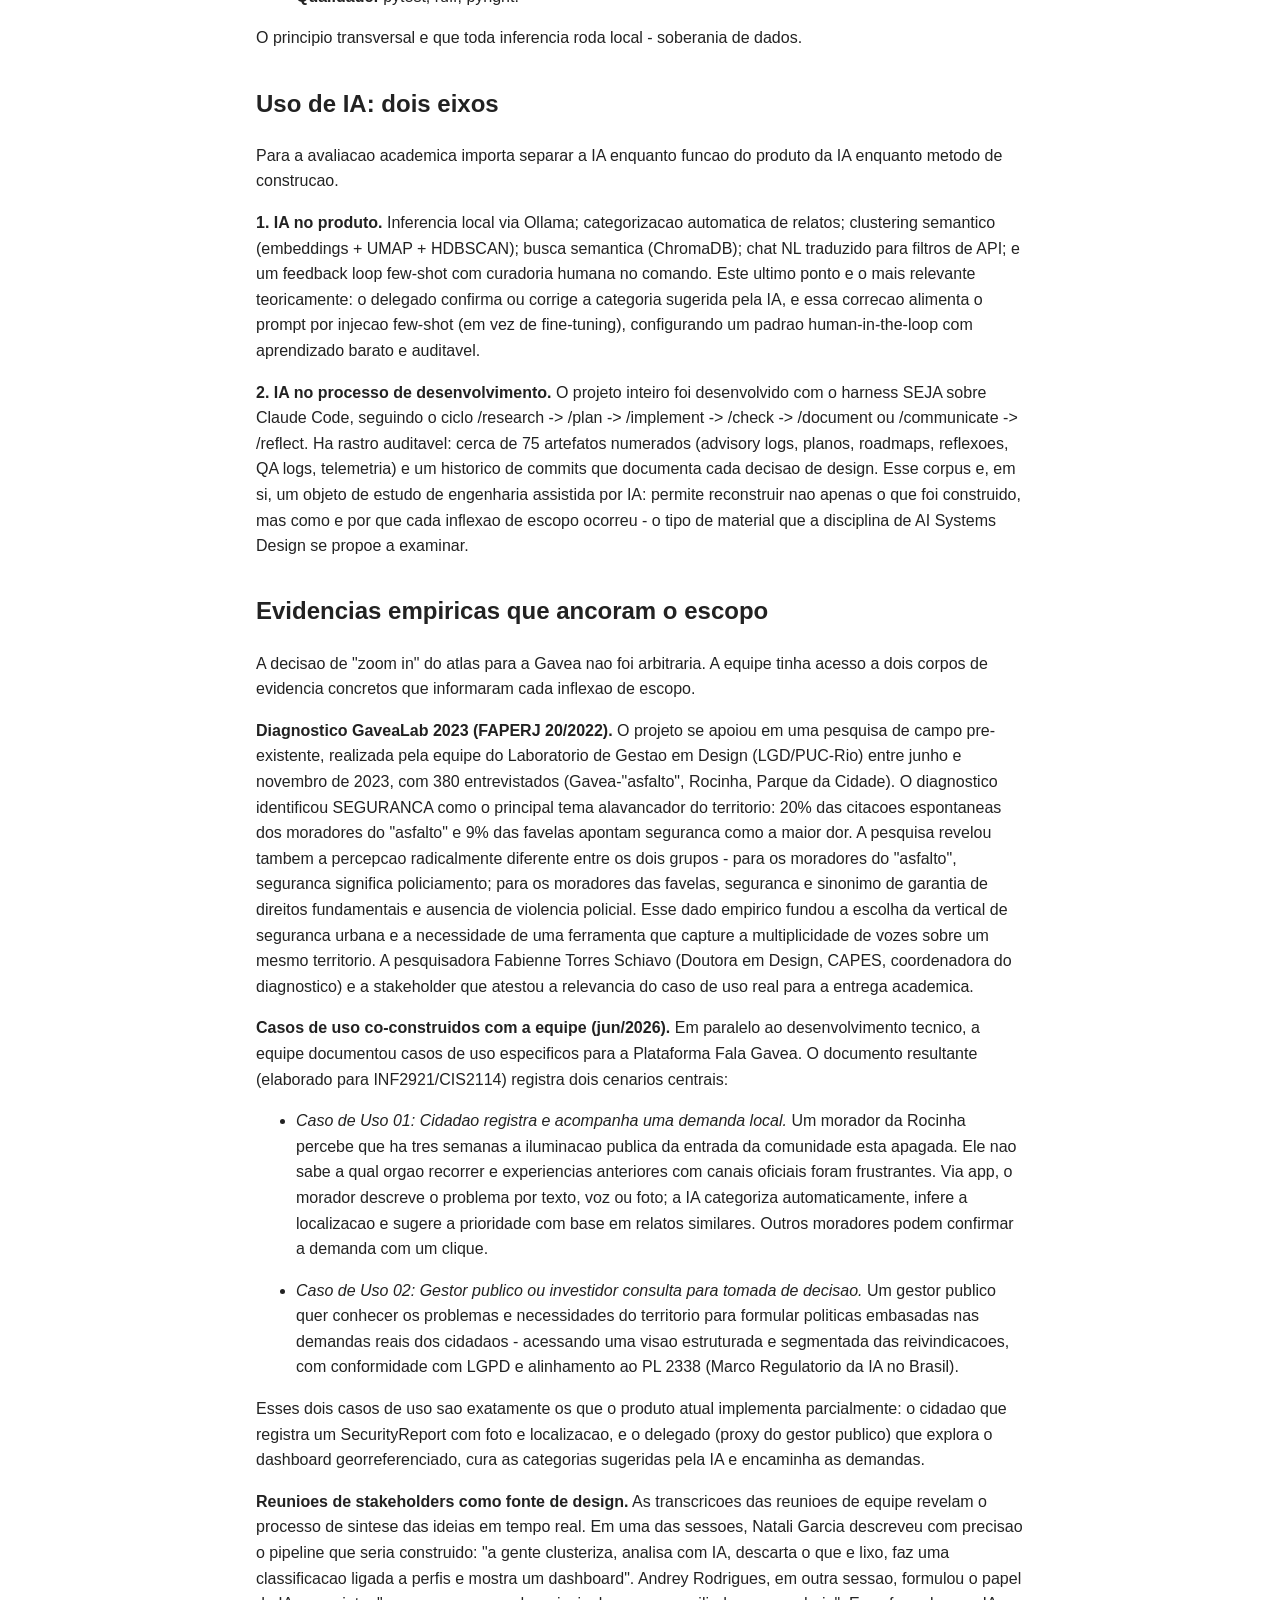
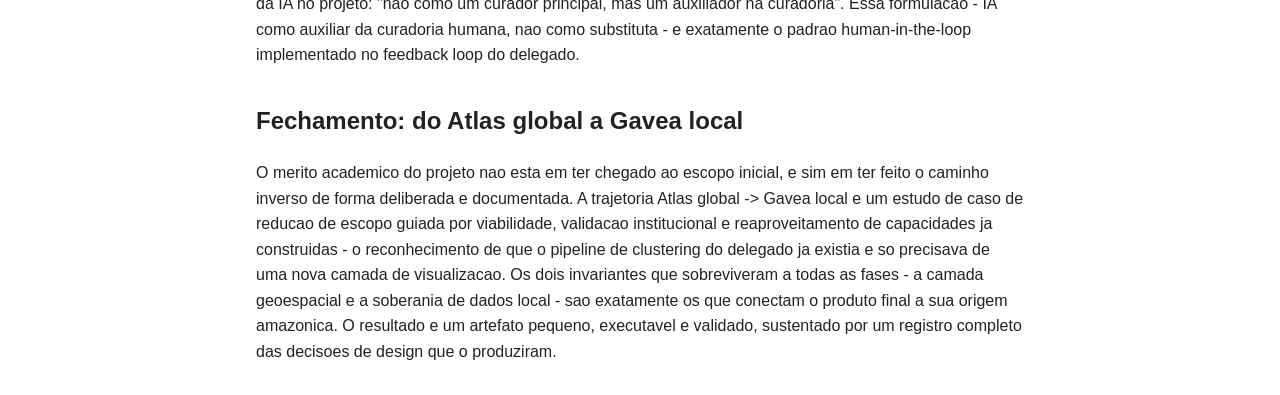
==== commit 71a3f056: "communicate(000075): enrich each project phase with per-phase documents, use cases and empirical sou" ====
--- a/_output/communication/2026-06-19/communication-000075-academics.html
+++ b/_output/communication/2026-06-19/communication-000075-academics.html
@@ -38,12 +38,19 @@
 <h2 id="timeline-a-genealogia-do-escopo">Timeline: a genealogia do escopo</h2>
 <p>A narrativa abaixo descreve como o enquadramento do projeto evoluiu. O movimento central e um "zoom in": do atlas de escala continental para um bairro especifico, uma vertical tematica e dois personas concretos.</p>
 <p><strong>Fase 0 - Origem: Atlas da Amazonia (abr/2026).</strong> O conceito inicial era um Atlas Digital Georreferenciado da Amazonia assistido por IA: um atlas interativo de dados multimodais georreferenciados (PRODES/DETER/IMAZON/FUNAI via datazoom.amazonia; Nova Cartografia Social), com chat dotado de ferramentas de navegacao e soberania de dados. Ja existia uma ferramenta funcional - o kb-qa, um RAG local (ChromaDB + sentence-transformers + servidor MCP) integrado e testado no Claude. O diagnostico arquitetural foi honesto: o kb-qa cobria apenas 20-30% do necessario. Definiu-se entao uma arquitetura em camadas (RAG textual + engine geoespacial DuckDB spatial + ferramenta render_map), abstracao de LLM (local Ollama OU nuvem) e um servico autocontido dual MCP + REST.</p>
+<p><em>Documentos produzidos nesta fase:</em> <code>Reuniao-23-04-2026.md</code> registra o problema ("acesso controlado e curado a informacao multimodal georreferenciada") e o produto ("atlas digital e iterativo assistido por IA para auxiliar na busca de informacao armazenada, mantida e curada por uma comunidade"). A reuniao listou tres verticais tematicas prioritarias - seguranca publica (vigilancia por cameras, mapeamento de fluxos, revitalizacao de espacos), educacao e acesso a informacao - que prefiguram as verticais do produto final. O advisory-000002 documenta a arquitetura proposta com principios CARE/OCAP herdados do contexto indigena amazonico.</p>
 <p><strong>Fase 1 - Casos de uso e participacao cidada (mai/2026).</strong> O foco migrou para um espaco virtual de participacao cidada. Sintetizaram-se plataformas de referencia (Decidim, Pol.is, Talk to the City, Consul, vTaiwan, UDT) e pesquisaram-se datasets abertos. Convergiu-se para Talk to the City (T3C), com deployment local e extensao para o caso GaveaLab; uma PoC TRL3 rodou ponta a ponta com Docker e Ollama local, usando um CSV de teste baseado no diagnostico real do GaveaLab (2023).</p>
+<p><em>Documentos e casos de uso produzidos nesta fase:</em> <code>casos-de-uso.md</code> registra os tres primeiros casos de uso da plataforma: (1) cidadao discute problemas do territorio; (2) investidor ou gestor toma decisoes embasadas em dados; (3) GaveaLab coleta e sintetiza pesquisas. As transcricoes das reunioes de stakeholders (<code>Reunioes-stakeholders-1-2.pdf</code>) mostram o debate que moldou a arquitetura: Natali Garcia descreveu a ideia do "fórum virtual híbrido" onde "a gente clusteriza, analisa com IA, descarta o que é lixo, faz uma classificacao ligada a perfis e mostra um dashboard". Andrey Rodrigues formulou o papel da IA: "nao como um curador principal, mas um auxiliador na curadoria". O debate incluiu tambem a proposta de conectar stakeholders e liderancas do territorio (associacoes, ONGs, coletivos) por meio de um forum online - ideia que antecipa o painel de curadoria por perfil de persona implementado na Fase 5.</p>
 <p><strong>Fase 2 - GaveaLab PoC: analise textual (jun/2026).</strong> Construiu-se um PoC em Streamlit (SQLite via GaveaLabWorkspace + Ollama) com o pipeline de analise de relatos: upload de CSV, temas automaticos, claims, categorizacao manual e cruxes (deteccao de divergencias via embeddings). Em seguida vieram a visualizacao UMAP e a navegacao multipagina.</p>
+<p><em>Documentos e casos de uso produzidos nesta fase:</em> O documento formal da disciplina INF2921/CIS2114, elaborado pelos alunos Andrey Rodrigues, Julia Calixto, Herbert de Carvalho, Natali Garcia e Sheila Manhaes (<code>Casos_de_uso_10-06-2026_1.md</code>), formaliza o <strong>CU01: Consulta para tomada de decisao</strong> - gestor publico ou investidor que quer conhecer os problemas e necessidades do territorio para formular politicas baseadas em evidencias. O documento tambem introduz a "triada sistemica": (1) base de conhecimento alimentada por relatos cidadaos; (2) perguntas de usuarios decisores; (3) ferramentas de processamento com IA e validacao humana. O documento cita explicitamente a conformidade com LGPD e o alinhamento ao PL 2338 (Marco Regulatorio da IA no Brasil) como requisitos de design.</p>
 <p><strong>Fase 3 - fala-gavea: relatos + feedback + clusters (jun/2026).</strong> A plataforma ganhou o nome fala-gavea: backend de likes/label/feedback, dataset semente, rastreabilidade de interacoes, visualizacao de clusters UMAP com rotulos gerados por IA.</p>
+<p><em>Documentos e casos de uso produzidos nesta fase:</em> O segundo documento formal da disciplina (<code>Casos_de_uso_10-06-2026_2.md</code>) introduz o <strong>CU01 do lado do cidadao</strong>: "Morador registra e acompanha uma demanda local". O cenario e concreto: um morador da Rocinha percebe que ha tres semanas a iluminacao publica da entrada da comunidade esta apagada. Ele nao sabe a qual orgao recorrer e experiencias anteriores com canais oficiais foram frustrantes. O fluxo definido tem tres passos - (a) acesso inclusivo via celular (com suporte offline basico) ou totem fisico instalado em ponto estrategico da comunidade; (b) registro simplificado por texto, voz ou foto, com IA que categoriza automaticamente e infere localizacao; (c) validacao coletiva onde outros moradores confirmam a demanda com um clique. Este caso de uso e a especificacao do SecurityReport implementado na Fase 6.</p>
 <p><strong>Fase 4 - Zoom in: do Atlas para a Gavea (jun/2026).</strong> A decisao-chave de escopo. Em vez de um atlas global, um bairro concreto (Gavea), uma vertical tematica (seguranca urbana) e dois personas: o cidadao, que reporta um problema (foto, localizacao, texto), e o delegado, que explora um dashboard georreferenciado e cura as demandas. O mapa passou a usar Google Maps/Leaflet (baixo custo). Houve validacao institucional - documento da stakeholder Fabiene atestando a relevancia de um caso de uso real. O insight central foi metodologico: o pipeline de clustering ja construido E o motor do caso de uso do delegado; a integracao com o mapa e uma nova camada de visualizacao, nao um novo projeto.</p>
+<p><em>Documentos e evidencias empiricas desta fase:</em> A reflection-000052 ("Atlas da Amazonia -&gt; zoom in para a Gavea", 15/jun/2026) documenta a conversa de equipe que produziu esta decisao. Natali propoes nao recomecar, mas misturar o clustering existente com um mapa georreferenciado. Andrey recupera a linha genealogica do projeto ("do atlas da Amazonia para a Gavea"). O diagnostico FAPERJ 2023 do GaveaLab (<code>Strategic Design 4 Smart City Lab - Gavea Lab diagnostico_onepage.pdf</code>) foi o corpo de evidencias que ancora a escolha de SEGURANCA como vertical tematica: pesquisa de campo realizada entre junho e novembro de 2023 com 380 entrevistados (Gavea-"asfalto", Rocinha, Parque da Cidade), coordenada pela Profa. Fabienne Torres Schiavo (Doutora em Design, CAPES). O MFLA (Mapa de Forcas Locais Atuantes) identifica SEGURANCA e EDUCACAO como os dois principais temas alavancadores do territorio no "asfalto"; para os moradores das favelas, os tres temas prioritarios sao EDUCACAO, DESENVOLVIMENTO ECONOMICO e SEGURANCA PUBLICA. A pesquisa registra ainda a profunda diferenca de percepcao entre os dois grupos: para os moradores do asfalto, seguranca e policiamento; para os moradores da Rocinha e Parque da Cidade, seguranca e "garantia ao pleno exercicio dos Direitos Humanos e na promocao da Cidadania" - dado que justifica a necessidade de uma plataforma que capture a multiplicidade de vozes sobre o mesmo territorio.</p>
 <p><strong>Fase 5 - Busca inteligente + canal comunitario (jun/2026).</strong> Introduziu-se um chat em linguagem natural "intent-to-filter" (o usuario descreve a busca em NL e a IA a traduz para filtros da API). Detectou-se uma lacuna: as correcoes do delegado (o par categoria-sugerida vs. categoria-confirmada) nao eram capturadas como sinal de treino. Surgiu entao o roadmap do "Canal Digital Comunitario para Seguranca Urbana" - um "Waze comunitario" que fecha o feedback loop com auditoria append-only, few-shot injection no prompt (em vez de fine-tuning), clustering reaproveitando embeddings ja no ChromaDB, urgencia e encaminhamento institucional.</p>
+<p><em>Documentos e artefatos de design desta fase:</em> O roadmap-000070 ("Canal Digital Comunitario para Seguranca Urbana") sintetiza o produto como concebido ate o final desta fase: entidade SecurityReport com <code>ai_suggested_category</code>, <code>category</code> (curada pelo delegado), <code>tags</code>, <code>urgency</code> e <code>routed_to</code>; evento <code>CategoryCurationEvent</code> de auditoria append-only; e o loop de few-shot injection onde cada correcao do delegado alimenta o prompt da proxima categorizacao, sem necessidade de fine-tuning. As transcricoes de stakeholders que fundamentam esta fase (<code>Reunioes-stakeholders-1-2.pdf</code>) tambem documentam a proposta de "painel de curadoria de ideias com personas de cada ator-chave do GaveaLab" - apontando para um modelo onde diferentes perfis (morador, lideranca comunitaria, pesquisador, gestor publico) teem papeis distintos na curadoria das demandas. O diagnostico FAPERJ identificou 112 organizacoes sociais atuantes dentro da Rocinha, incluindo coletivos de moda que buscam parcerias - evidencia da necessidade de conectar esses stakeholders com problemas e solucoes em comum.</p>
 <p><strong>Fase 6 - Reescrita em clean architecture (jun/2026, estado atual).</strong> O fala-gavea foi reescrito como scaffold de clean architecture (FastAPI + SQLAlchemy + SQLite + Pydantic v2 + pytest) e passou a ser um git submodule. O scaffold foi validado (6/6 PASS) e a pesquisa mais recente retorna explicitamente a camada geoespacial do atlas original, agora no nivel local do bairro.</p>
+<p><em>Artefatos tecnicos desta fase:</em> O plan-000072 define a reescrita em clean architecture com separacao em camadas (domain, application, infrastructure, presentation). O check-000073 valida o scaffold com 6 criterios de conformidade (todos PASS): estrutura de diretorios, entidades Pydantic, rotas FastAPI, testes pytest, ruff e pyright. A research-000074 retorna a camada geoespacial - identificando quais dados de camadas georeferenciadas (equipamentos publicos, poligonos de bairro, pontos de interesse) sao necessarios para o Projeto 08 e como integra-los ao backend FastAPI existente. O conjunto check-000073 + research-000074 forma uma linha que conecta o estado atual do produto ao conceito original do atlas, agora em escala de bairro: o fala-gavea e, em esssencia, um atlas digital da Gavea construido sobre relatos de cidadaos.</p>
 <table>
 <thead>
 <tr>
